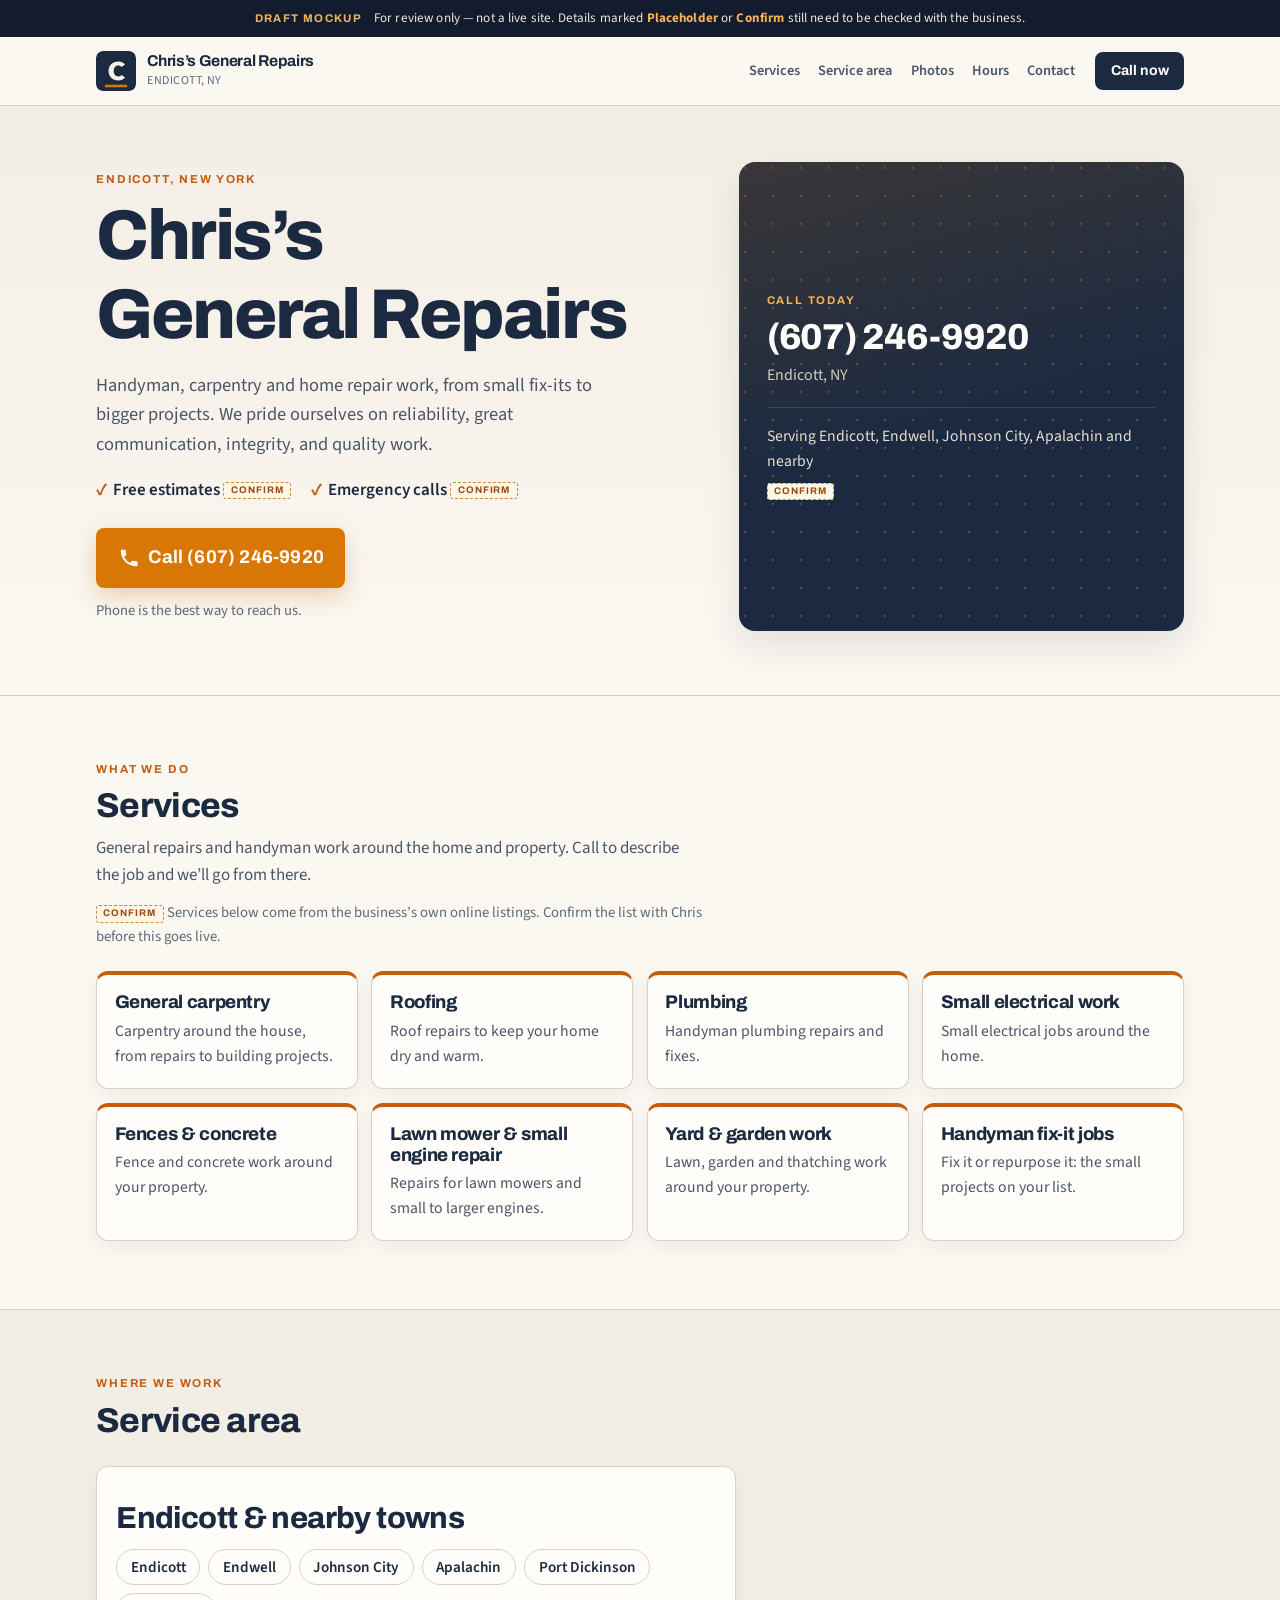
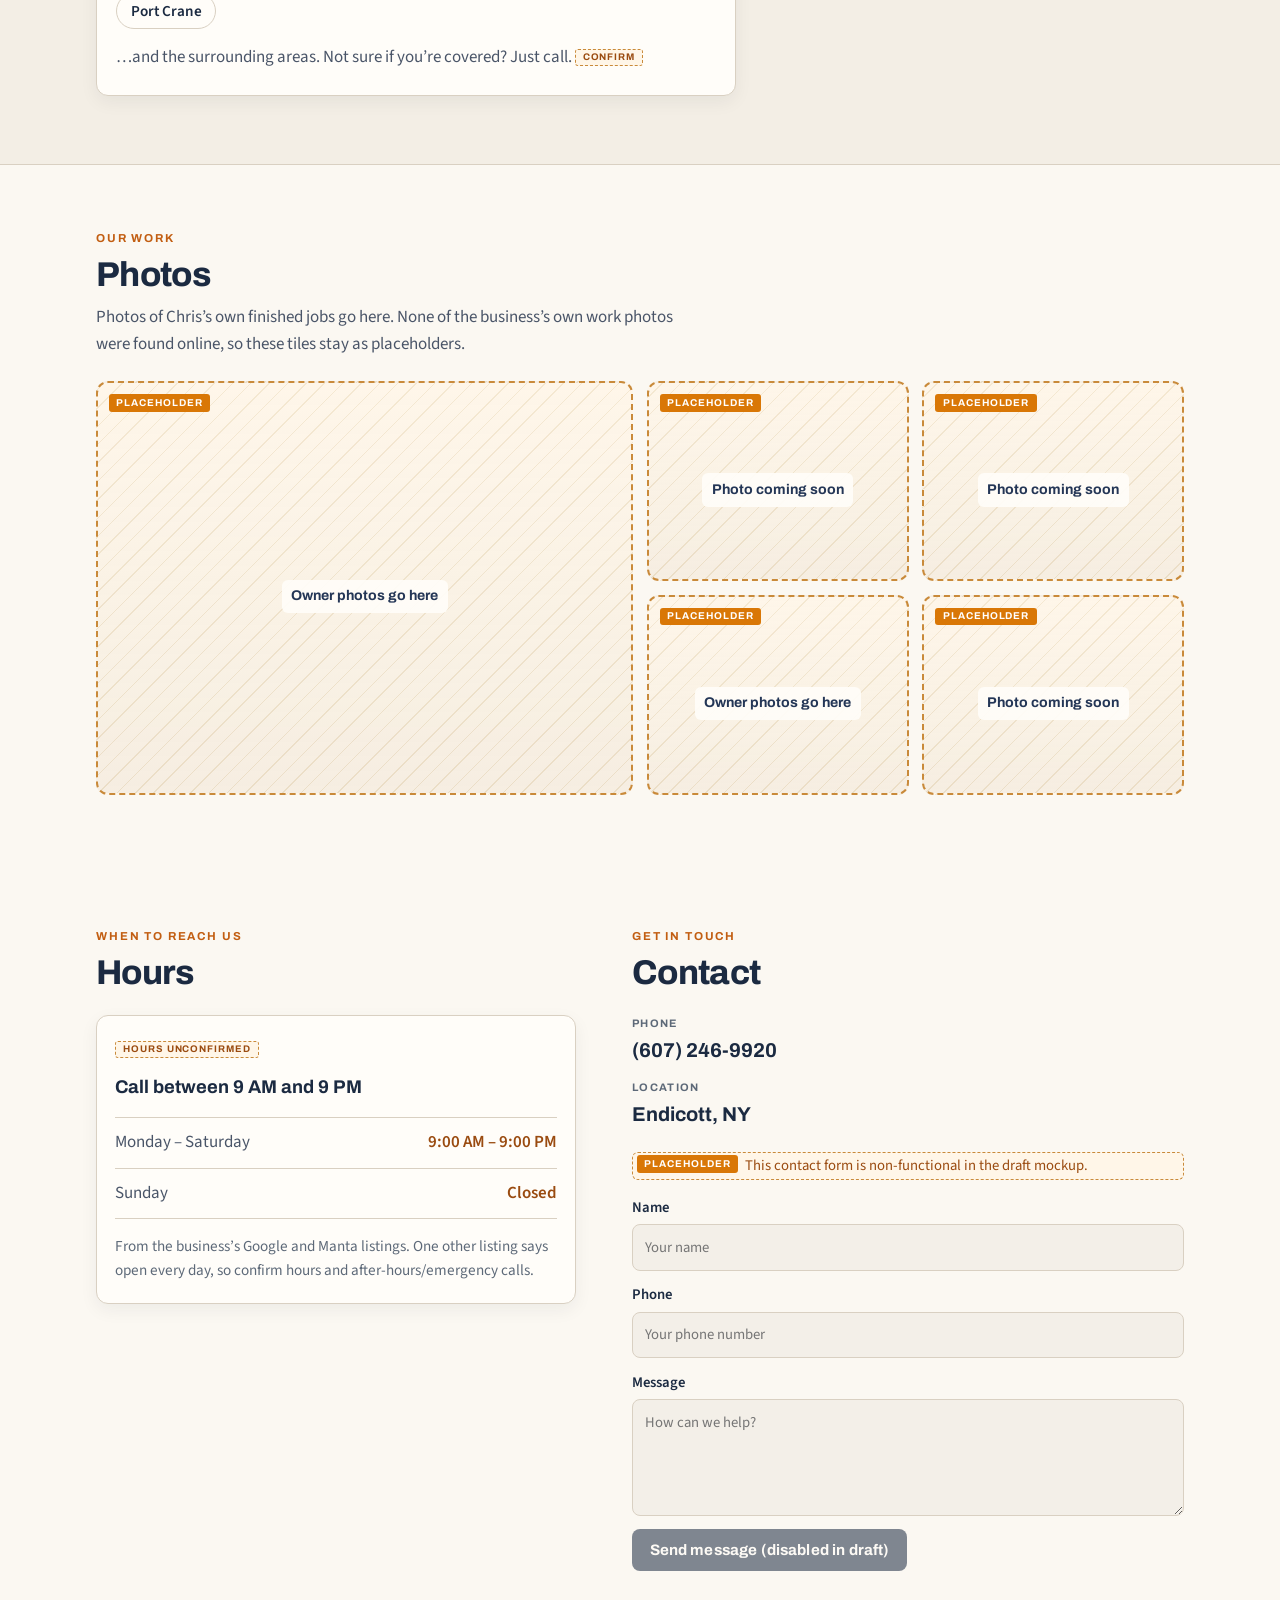
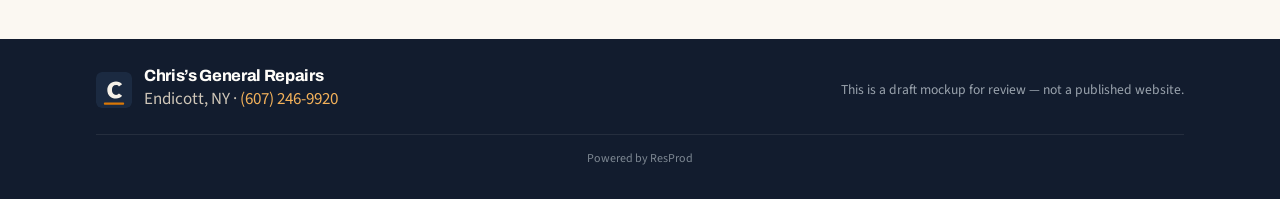
==== chris-repairs/index.html @ 3e545517 "Add Chris's General Repairs mockup preview (noindex)" ====
<!DOCTYPE html>
<html lang="en">
<head>
  <meta name="robots" content="noindex, nofollow">
  <meta charset="utf-8">
  <meta name="viewport" content="width=device-width, initial-scale=1">
  <meta name="description" content="Draft mockup website for Chris's General Repairs in Endicott, NY. For review only.">
  <title>Chris's General Repairs — Endicott, NY (Draft Mockup)</title>
  <link rel="icon" href="images/mark.svg" type="image/svg+xml">
  <link rel="preconnect" href="https://fonts.googleapis.com">
  <link rel="preconnect" href="https://fonts.gstatic.com" crossorigin>
  <link href="https://fonts.googleapis.com/css2?family=Archivo:wght@500;600;700;800&family=Source+Sans+3:ital,wght@0,400;0,500;0,600;0,700;1,400&display=swap" rel="stylesheet">
  <link rel="stylesheet" href="styles.css">
</head>
<body>
  <a class="skip-link" href="#main">Skip to content</a>

  <div class="draft-banner" role="note">
    <strong>Draft mockup</strong>
    <span>For review only — not a live site. Details marked <em>Placeholder</em> or <em>Confirm</em> still need to be checked with the business.</span>
  </div>

  <header class="site-header">
    <div class="wrap header-inner">
      <a class="brand" href="#top">
        <img src="images/mark.svg" width="44" height="44" alt="">
        <span class="brand-text">
          <span class="brand-name">Chris’s General Repairs</span>
          <span class="brand-place">Endicott, NY</span>
        </span>
      </a>
      <nav class="nav" aria-label="Primary">
        <a href="#services">Services</a>
        <a href="#area">Service area</a>
        <a href="#photos">Photos</a>
        <a href="#hours">Hours</a>
        <a href="#contact">Contact</a>
      </nav>
      <a class="btn btn-header" href="tel:+16072469920">Call now</a>
    </div>
  </header>

  <main id="main">
    <section class="hero" id="top" aria-labelledby="hero-title">
      <div class="wrap hero-grid">
        <div class="hero-copy">
          <p class="eyebrow">Endicott, New York</p>
          <h1 id="hero-title">Chris’s<br>General Repairs</h1>
          <p class="lede">Handyman, carpentry and home repair work, from small fix-its to bigger projects. We pride ourselves on reliability, great communication, integrity, and quality work.</p>
          <ul class="hero-points" aria-label="Highlights">
            <li>Free estimates <span class="chk-tag">Confirm</span></li>
            <li>Emergency calls <span class="chk-tag">Confirm</span></li>
          </ul>
          <a class="btn btn-call" href="tel:+16072469920">
            <svg class="icon-phone" width="22" height="22" viewBox="0 0 24 24" aria-hidden="true" focusable="false">
              <path fill="currentColor" d="M6.6 10.8a15.1 15.1 0 0 0 6.6 6.6l2.2-2.2c.3-.3.7-.4 1.1-.2 1.2.4 2.5.6 3.8.6.6 0 1 .4 1 1V20c0 .6-.4 1-1 1C10.6 21 3 13.4 3 4c0-.6.4-1 1-1h3.5c.5 0 1 .4 1 1 0 1.3.2 2.6.6 3.8.1.4 0 .8-.3 1.1L6.6 10.8z"/>
            </svg>
            Call (607) 246-9920
          </a>
          <p class="hero-note">Phone is the best way to reach us.</p>
        </div>
        <aside class="hero-panel" aria-label="Quick contact">
          <p class="panel-kicker">Call today</p>
          <a class="panel-phone" href="tel:+16072469920">(607) 246-9920</a>
          <p class="panel-loc">Endicott, NY</p>
          <p class="panel-area">Serving Endicott, Endwell, Johnson City, Apalachin and nearby <span class="chk-tag">Confirm</span></p>
        </aside>
      </div>
    </section>

    <section class="section" id="services" aria-labelledby="services-title">
      <div class="wrap">
        <header class="section-head">
          <p class="eyebrow">What we do</p>
          <h2 id="services-title">Services</h2>
          <p class="section-intro">General repairs and handyman work around the home and property. Call to describe the job and we’ll go from there.</p>
          <p class="source-note"><span class="chk-tag">Confirm</span> Services below come from the business’s own online listings. Confirm the list with Chris before this goes live.</p>
        </header>

        <div class="service-grid">
            <article class="service-card">
              <h3>General carpentry</h3>
              <p>Carpentry around the house, from repairs to building projects.</p>
            </article>
            <article class="service-card">
              <h3>Roofing</h3>
              <p>Roof repairs to keep your home dry and warm.</p>
            </article>
            <article class="service-card">
              <h3>Plumbing</h3>
              <p>Handyman plumbing repairs and fixes.</p>
            </article>
            <article class="service-card">
              <h3>Small electrical work</h3>
              <p>Small electrical jobs around the home.</p>
            </article>
            <article class="service-card">
              <h3>Fences &amp; concrete</h3>
              <p>Fence and concrete work around your property.</p>
            </article>
            <article class="service-card">
              <h3>Lawn mower &amp; small engine repair</h3>
              <p>Repairs for lawn mowers and small to larger engines.</p>
            </article>
            <article class="service-card">
              <h3>Yard &amp; garden work</h3>
              <p>Lawn, garden and thatching work around your property.</p>
            </article>
            <article class="service-card">
              <h3>Handyman fix-it jobs</h3>
              <p>Fix it or repurpose it: the small projects on your list.</p>
            </article>
        </div>
      </div>
    </section>

    <section class="section section-alt" id="area" aria-labelledby="area-title">
      <div class="wrap area-grid">
        <header class="section-head">
          <p class="eyebrow">Where we work</p>
          <h2 id="area-title">Service area</h2>
        </header>
        <div class="area-card">
          <p class="area-name">Endicott &amp; nearby towns</p>
          <ul class="town-list">
            <li>Endicott</li>
            <li>Endwell</li>
            <li>Johnson City</li>
            <li>Apalachin</li>
            <li>Port Dickinson</li>
            <li>Port Crane</li>
          </ul>
          <p>…and the surrounding areas. Not sure if you’re covered? Just call. <span class="chk-tag">Confirm</span></p>
        </div>
      </div>
    </section>

    <section class="section" id="photos" aria-labelledby="photos-title">
      <div class="wrap">
        <header class="section-head">
          <p class="eyebrow">Our work</p>
          <h2 id="photos-title">Photos</h2>
          <p class="section-intro">Photos of Chris’s own finished jobs go here. None of the business’s own work photos were found online, so these tiles stay as placeholders.</p>
        </header>

        <div class="gallery" role="list">
          <div class="gallery-tile tile-lg ph-photo" role="listitem">
            <span class="ph-tag">Placeholder</span>
            <span class="photo-label">Owner photos go here</span>
          </div>
          <div class="gallery-tile ph-photo" role="listitem">
            <span class="ph-tag">Placeholder</span>
            <span class="photo-label">Photo coming soon</span>
          </div>
          <div class="gallery-tile ph-photo" role="listitem">
            <span class="ph-tag">Placeholder</span>
            <span class="photo-label">Photo coming soon</span>
          </div>
          <div class="gallery-tile ph-photo" role="listitem">
            <span class="ph-tag">Placeholder</span>
            <span class="photo-label">Owner photos go here</span>
          </div>
          <div class="gallery-tile ph-photo" role="listitem">
            <span class="ph-tag">Placeholder</span>
            <span class="photo-label">Photo coming soon</span>
          </div>
        </div>
      </div>
    </section>

    <section class="section section-split" id="hours" aria-labelledby="hours-title">
      <div class="wrap split-grid">
        <div>
          <header class="section-head">
            <p class="eyebrow">When to reach us</p>
            <h2 id="hours-title">Hours</h2>
          </header>
          <div class="hours-card">
            <span class="chk-tag">Hours unconfirmed</span>
            <p class="hours-lead">Call between 9 AM and 9 PM</p>
            <ul class="hours-list">
              <li><span>Monday – Saturday</span><span>9:00 AM – 9:00 PM</span></li>
              <li><span>Sunday</span><span>Closed</span></li>
            </ul>
            <p class="hours-note">From the business’s Google and Manta listings. One other listing says open every day, so confirm hours and after-hours/emergency calls.</p>
          </div>
        </div>

        <div id="contact">
          <header class="section-head">
            <p class="eyebrow">Get in touch</p>
            <h2>Contact</h2>
          </header>

          <div class="contact-block">
            <p class="contact-item">
              <span class="contact-label">Phone</span>
              <a href="tel:+16072469920">(607) 246-9920</a>
            </p>
            <p class="contact-item">
              <span class="contact-label">Location</span>
              <span>Endicott, NY</span>
            </p>
          </div>

          <form class="contact-form" action="#" method="get" aria-describedby="form-note">
            <p class="form-note ph-inline" id="form-note">
              <span class="ph-tag">Placeholder</span>
              This contact form is non-functional in the draft mockup.
            </p>
            <label>
              Name
              <input type="text" name="name" autocomplete="name" disabled placeholder="Your name">
            </label>
            <label>
              Phone
              <input type="tel" name="phone" autocomplete="tel" disabled placeholder="Your phone number">
            </label>
            <label>
              Message
              <textarea name="message" rows="4" disabled placeholder="How can we help?"></textarea>
            </label>
            <button type="button" class="btn btn-submit" disabled>Send message (disabled in draft)</button>
          </form>
        </div>
      </div>
    </section>
  </main>

  <footer class="site-footer">
    <div class="wrap footer-inner">
      <div class="footer-brand">
        <img src="images/mark.svg" width="36" height="36" alt="">
        <div>
          <p class="footer-name">Chris’s General Repairs</p>
          <p>Endicott, NY · <a href="tel:+16072469920">(607) 246-9920</a></p>
        </div>
      </div>
      <p class="footer-note">This is a draft mockup for review — not a published website.</p>
    </div>
    <div class="wrap">
      <p class="footer-credit">Powered by ResProd</p>
    </div>
  </footer>

  <div class="call-bar">
    <a class="btn btn-call btn-call-bar" href="tel:+16072469920">
      <svg class="icon-phone" width="20" height="20" viewBox="0 0 24 24" aria-hidden="true" focusable="false">
        <path fill="currentColor" d="M6.6 10.8a15.1 15.1 0 0 0 6.6 6.6l2.2-2.2c.3-.3.7-.4 1.1-.2 1.2.4 2.5.6 3.8.6.6 0 1 .4 1 1V20c0 .6-.4 1-1 1C10.6 21 3 13.4 3 4c0-.6.4-1 1-1h3.5c.5 0 1 .4 1 1 0 1.3.2 2.6.6 3.8.1.4 0 .8-.3 1.1L6.6 10.8z"/>
      </svg>
      Call (607) 246-9920
    </a>
  </div>
</body>
</html>
---- chris-repairs/styles.css ----
/* Chris's General Repairs — draft mockup
   Mobile-first. Navy / slate + warm amber. */

:root {
  --navy: #1b2a41;
  --navy-2: #243656;
  --navy-deep: #121c2e;
  --ink: #1a2332;
  --slate: #4a5568;
  --muted: #5d6978;
  --paper: #f3eee5;
  --paper-2: #e8e0d2;
  --cream: #fbf8f2;
  --white: #fffdf9;
  --amber: #c25e12;
  --amber-2: #d97706;
  --amber-deep: #9a4b10;
  --amber-soft: #f8ead7;
  --ph-bg: #fff6e8;
  --ph-border: #c98a3a;
  --line: #d9d0c2;
  --shadow: 0 14px 36px rgba(18, 28, 46, 0.1);
  --radius: 12px;
  --header-h: 4.25rem;
  --font-display: "Archivo", "Segoe UI", "Helvetica Neue", sans-serif;
  --font-body: "Source Sans 3", "Segoe UI", "Helvetica Neue", sans-serif;
  --space: clamp(1.25rem, 4vw, 2.5rem);
  --max: 68rem;
}

*,
*::before,
*::after {
  box-sizing: border-box;
}

html {
  scroll-behavior: smooth;
}

body {
  margin: 0;
  color: var(--ink);
  background: var(--cream);
  font-family: var(--font-body);
  font-size: 1.0625rem;
  line-height: 1.6;
  -webkit-font-smoothing: antialiased;
  padding-bottom: 5.5rem;
}

img {
  display: block;
  max-width: 100%;
}

a {
  color: var(--amber-deep);
  text-underline-offset: 0.15em;
}

a:hover {
  color: var(--amber);
}

h1, h2, h3, .brand-name, .panel-phone, .area-name, .footer-name {
  font-family: var(--font-display);
  font-weight: 750;
  letter-spacing: -0.02em;
  line-height: 1.12;
  color: var(--navy);
}

h1, h2, h3, p {
  margin: 0;
}

h1 {
  font-size: clamp(2.35rem, 9vw, 4.4rem);
  font-weight: 800;
  letter-spacing: -0.035em;
}

h2 {
  font-size: clamp(1.7rem, 4vw, 2.15rem);
  margin-top: 0.3rem;
}

h3 {
  font-size: 1.2rem;
}

.wrap {
  width: min(100% - 2rem, var(--max));
  margin-inline: auto;
}

.skip-link {
  position: absolute;
  left: 1rem;
  top: -4rem;
  z-index: 100;
  background: var(--navy);
  color: var(--white);
  padding: 0.5rem 0.85rem;
  border-radius: 6px;
}

.skip-link:focus {
  top: 0.75rem;
  color: var(--white);
}

/* ——— Draft banner ——— */

.draft-banner {
  background: var(--navy-deep);
  color: #f0e6d6;
  display: flex;
  flex-wrap: wrap;
  gap: 0.35rem 0.75rem;
  align-items: baseline;
  justify-content: center;
  text-align: center;
  padding: 0.5rem 1rem;
  font-size: 0.82rem;
  letter-spacing: 0.01em;
}

.draft-banner strong {
  font-family: var(--font-display);
  font-weight: 700;
  text-transform: uppercase;
  letter-spacing: 0.12em;
  font-size: 0.7rem;
  color: #f3b15a;
}

.draft-banner em {
  font-style: normal;
  font-weight: 700;
  color: #f3b15a;
}

/* ——— Placeholder system ——— */

.ph {
  position: relative;
  background: var(--ph-bg);
  border: 2px dashed var(--ph-border);
  border-radius: var(--radius);
}

.ph-tag {
  display: inline-block;
  font-family: var(--font-display);
  font-size: 0.62rem;
  font-weight: 700;
  letter-spacing: 0.1em;
  text-transform: uppercase;
  background: var(--amber-2);
  color: #fff;
  padding: 0.15rem 0.45rem;
  border-radius: 3px;
  line-height: 1.3;
  vertical-align: middle;
}

.ph-inline {
  display: inline-flex;
  flex-wrap: wrap;
  align-items: center;
  gap: 0.4rem;
  background: var(--ph-bg);
  border: 1.5px dashed var(--ph-border);
  border-radius: 6px;
  padding: 0.15rem 0.45rem 0.15rem 0.25rem;
  color: var(--amber-deep);
  font-size: 0.9em;
}

/* ——— Header ——— */

.site-header {
  background: var(--cream);
  border-bottom: 1px solid var(--line);
  position: sticky;
  top: 0;
  z-index: 40;
}

.header-inner {
  display: flex;
  flex-wrap: wrap;
  align-items: center;
  gap: 0.65rem 1.25rem;
  min-height: var(--header-h);
  padding-block: 0.65rem;
}

.brand {
  display: flex;
  align-items: center;
  gap: 0.7rem;
  text-decoration: none;
  color: inherit;
  min-width: 0;
}

.brand img {
  width: 40px;
  height: 40px;
  border-radius: 7px;
  flex-shrink: 0;
}

.brand-text {
  display: flex;
  flex-direction: column;
  gap: 0.05rem;
}

.brand-name {
  font-size: 0.98rem;
  font-weight: 700;
  letter-spacing: -0.02em;
  color: var(--navy);
}

.brand-place {
  font-size: 0.75rem;
  color: var(--muted);
  letter-spacing: 0.04em;
  text-transform: uppercase;
}

.nav {
  display: flex;
  flex-wrap: wrap;
  gap: 0.35rem 0.95rem;
  width: 100%;
  order: 3;
}

.nav a {
  color: var(--slate);
  text-decoration: none;
  font-size: 0.9rem;
  font-weight: 600;
}

.nav a:hover {
  color: var(--navy);
}

.btn {
  display: inline-flex;
  align-items: center;
  justify-content: center;
  gap: 0.55rem;
  font-family: var(--font-display);
  font-weight: 700;
  text-decoration: none;
  border: none;
  cursor: pointer;
  border-radius: 8px;
  letter-spacing: 0.01em;
  transition: background 0.15s ease, transform 0.15s ease, box-shadow 0.15s ease;
}

.btn-header {
  margin-left: auto;
  background: var(--navy);
  color: var(--white);
  padding: 0.5rem 0.95rem;
  font-size: 0.88rem;
}

.btn-header:hover {
  background: var(--navy-2);
  color: var(--white);
}

/* ——— Hero ——— */

.hero {
  background:
    linear-gradient(180deg, var(--paper) 0%, var(--cream) 100%);
  border-bottom: 1px solid var(--line);
  padding: 2.4rem 0 2.75rem;
}

.hero-grid {
  display: grid;
  gap: 1.6rem;
}

.eyebrow {
  font-family: var(--font-display);
  font-size: 0.72rem;
  font-weight: 700;
  letter-spacing: 0.16em;
  text-transform: uppercase;
  color: var(--amber);
  margin-bottom: 0.55rem;
}

.lede {
  margin-top: 1rem;
  max-width: 32rem;
  font-size: 1.15rem;
  color: var(--slate);
}

.btn-call {
  margin-top: 1.5rem;
  background: var(--amber-2);
  color: #fff;
  padding: 0.95rem 1.35rem;
  font-size: 1.15rem;
  box-shadow: 0 8px 22px rgba(201, 106, 18, 0.28);
  width: 100%;
  max-width: 24rem;
}

.btn-call:hover {
  background: var(--amber);
  color: #fff;
  transform: translateY(-1px);
}

.hero-note {
  margin-top: 0.7rem;
  font-size: 0.92rem;
  color: var(--muted);
}

.hero-panel {
  display: none;
  background: var(--navy);
  color: #e8dece;
  border-radius: 16px;
  padding: 1.5rem 1.35rem 1.6rem;
  background-image:
    linear-gradient(165deg, rgba(217, 119, 6, 0.16), transparent 55%),
    url("images/pattern.svg");
  background-size: auto, 28px 28px;
  box-shadow: var(--shadow);
}

.panel-kicker {
  font-family: var(--font-display);
  font-size: 0.7rem;
  font-weight: 700;
  letter-spacing: 0.16em;
  text-transform: uppercase;
  color: #f3b15a;
}

.panel-phone {
  display: block;
  margin-top: 0.45rem;
  font-size: clamp(1.7rem, 6vw, 2.25rem);
  font-weight: 800;
  color: var(--white);
  text-decoration: none;
  letter-spacing: -0.03em;
}

.panel-phone:hover {
  color: #f3b15a;
}

.panel-loc {
  margin-top: 0.35rem;
  font-size: 1rem;
  color: #d5cbbd;
}

.panel-area {
  margin-top: 1.1rem;
  padding-top: 1.05rem;
  border-top: 1px solid rgba(255, 255, 255, 0.12);
  font-size: 0.98rem;
  display: flex;
  flex-direction: column;
  align-items: flex-start;
  gap: 0.5rem;
}

/* ——— Sections ——— */

.section {
  padding: 3rem 0 3.25rem;
  scroll-margin-top: 5rem;
}

.hero, #contact {
  scroll-margin-top: 5rem;
}

.section-alt {
  background: var(--paper);
  border-block: 1px solid var(--line);
}

.section-head {
  margin-bottom: 1.4rem;
  max-width: 38rem;
}

.section-intro {
  margin-top: 0.6rem;
  color: var(--slate);
}

/* ——— Services ——— */

.services-layout {
  display: grid;
  gap: 1rem;
}

.service-featured {
  background: var(--navy);
  color: #e9e2d6;
  border-radius: var(--radius);
  padding: 1.5rem 1.35rem 1.6rem;
  box-shadow: var(--shadow);
}

.service-featured h3 {
  color: var(--white);
  font-size: 1.55rem;
  margin-top: 0.35rem;
}

.service-featured p:last-child {
  margin-top: 0.55rem;
  max-width: 34rem;
}

.service-status {
  display: inline-block;
  font-family: var(--font-display);
  font-size: 0.62rem;
  font-weight: 700;
  letter-spacing: 0.1em;
  text-transform: uppercase;
  background: #2f6b4f;
  color: #e9f6ee;
  padding: 0.15rem 0.45rem;
  border-radius: 3px;
}

.service-placeholders {
  display: grid;
  gap: 0.85rem;
}

.service-ph {
  padding: 1.15rem 1.05rem 1.2rem;
}

.service-ph h3 {
  margin: 0.55rem 0 0.35rem;
  color: var(--navy);
}

.service-ph p {
  color: var(--slate);
  font-size: 0.98rem;
}

.service-grid {
  display: grid;
  gap: 0.85rem;
}

.service-card {
  background: var(--white);
  border: 1px solid var(--line);
  border-top: 4px solid var(--amber);
  border-radius: var(--radius);
  padding: 1.1rem 1.1rem 1.2rem;
  box-shadow: 0 6px 18px rgba(18, 28, 46, 0.06);
}

.service-card h3 {
  font-size: 1.15rem;
  margin-bottom: 0.35rem;
}

.service-card p {
  color: var(--slate);
  font-size: 0.98rem;
}

.source-note {
  margin-top: 0.75rem;
  font-size: 0.92rem;
  color: var(--muted);
}

.chk-tag {
  display: inline-block;
  font-family: var(--font-display);
  font-size: 0.6rem;
  font-weight: 700;
  letter-spacing: 0.1em;
  text-transform: uppercase;
  color: var(--amber-deep);
  border: 1.5px dashed var(--ph-border);
  background: var(--ph-bg);
  padding: 0.1rem 0.4rem;
  border-radius: 3px;
  line-height: 1.3;
  vertical-align: middle;
  white-space: nowrap;
}

.hero-points {
  list-style: none;
  padding: 0;
  margin: 1.1rem 0 0;
  display: flex;
  flex-wrap: wrap;
  gap: 0.5rem 1.25rem;
  font-weight: 600;
  color: var(--navy);
}

.hero-points li::before {
  content: "✓";
  color: var(--amber);
  font-weight: 800;
  margin-right: 0.4rem;
}

.town-list {
  list-style: none;
  padding: 0;
  margin: 0.9rem 0 0.9rem;
  display: flex;
  flex-wrap: wrap;
  gap: 0.5rem;
}

.town-list li {
  background: var(--white);
  border: 1px solid var(--line);
  border-radius: 999px;
  padding: 0.3rem 0.85rem;
  font-weight: 600;
  color: var(--navy);
  font-size: 0.95rem;
}

/* ——— Service area ——— */

.area-grid {
  display: grid;
  gap: 0.25rem 2rem;
}

.area-card {
  padding: 1.4rem 1.2rem 1.5rem;
  max-width: 40rem;
}

.area-name {
  margin-top: 0.7rem;
  font-size: clamp(1.45rem, 4vw, 1.9rem);
}

.area-confirm {
  margin: 0.25rem 0 0.7rem;
  font-weight: 700;
  color: var(--amber-deep);
}

.area-card > p:last-child {
  color: var(--slate);
}

/* ——— Gallery ——— */

.gallery {
  display: grid;
  grid-template-columns: 1fr 1fr;
  gap: 0.7rem;
}

.gallery-tile {
  min-height: 9.5rem;
  border-radius: var(--radius);
  display: flex;
  flex-direction: column;
  justify-content: space-between;
  align-items: flex-start;
  padding: 0.7rem;
}

.gallery-tile .ph-tag {
  align-self: flex-start;
  flex: 0 0 auto;
}

.tile-lg {
  grid-column: 1 / -1;
  min-height: 11.5rem;
}

.ph-photo {
  background:
    linear-gradient(180deg, rgba(251, 248, 242, 0.15), rgba(27, 42, 65, 0.04)),
    repeating-linear-gradient(
      -45deg,
      var(--ph-bg),
      var(--ph-bg) 12px,
      #f3e5cc 12px,
      #f3e5cc 13px
    );
  border: 2px dashed var(--ph-border);
}

.photo-label {
  align-self: center;
  margin-top: auto;
  margin-bottom: auto;
  font-family: var(--font-display);
  font-weight: 700;
  font-size: 0.88rem;
  text-align: center;
  color: var(--navy-2);
  background: rgba(255, 253, 249, 0.92);
  padding: 0.35rem 0.6rem;
  border-radius: 6px;
}

/* ——— Hours + contact ——— */

.section-split {
  background: var(--cream);
  padding-bottom: 3.75rem;
}

.split-grid {
  display: grid;
  gap: 2.75rem;
}

.hours-card {
  padding: 1.25rem 1.15rem 1.3rem;
}

.hours-lead {
  margin: 0.65rem 0 0.9rem;
  font-family: var(--font-display);
  font-weight: 700;
  font-size: 1.15rem;
  color: var(--navy);
}

.hours-list {
  list-style: none;
  margin: 0;
  padding: 0;
  border-top: 1px solid var(--line);
}

.hours-list li {
  display: flex;
  justify-content: space-between;
  gap: 1rem;
  padding: 0.7rem 0;
  border-bottom: 1px solid var(--line);
  color: var(--slate);
}

.hours-list li span:last-child {
  font-weight: 600;
  color: var(--amber-deep);
}

.hours-note {
  margin-top: 0.9rem;
  font-size: 0.95rem;
  color: var(--muted);
}

.contact-block {
  display: grid;
  gap: 0.85rem;
  margin-bottom: 1.35rem;
}

.contact-item {
  display: flex;
  flex-direction: column;
  gap: 0.1rem;
}

.contact-label {
  font-family: var(--font-display);
  font-size: 0.68rem;
  font-weight: 700;
  letter-spacing: 0.12em;
  text-transform: uppercase;
  color: var(--muted);
}

.contact-item a,
.contact-item span:last-child {
  font-family: var(--font-display);
  font-weight: 700;
  font-size: 1.25rem;
  color: var(--navy);
  text-decoration: none;
}

.contact-item a:hover {
  color: var(--amber);
}

.contact-form {
  display: grid;
  gap: 0.8rem;
}

.form-note {
  display: flex;
  flex-wrap: wrap;
  align-items: flex-start;
  gap: 0.45rem;
  width: 100%;
  box-sizing: border-box;
  margin-bottom: 0.2rem;
  font-size: 0.92rem;
  line-height: 1.45;
}

.contact-form label {
  display: grid;
  gap: 0.3rem;
  font-weight: 600;
  font-size: 0.92rem;
  color: var(--navy);
}

.contact-form input,
.contact-form textarea {
  font: inherit;
  font-weight: 400;
  padding: 0.65rem 0.75rem;
  border: 1px solid var(--line);
  border-radius: 8px;
  background: var(--white);
  color: var(--ink);
  width: 100%;
}

.contact-form input:disabled,
.contact-form textarea:disabled {
  background: #f3efe8;
  color: var(--muted);
  cursor: not-allowed;
}

.btn-submit {
  background: var(--navy);
  color: var(--white);
  padding: 0.8rem 1.1rem;
  font-size: 0.95rem;
  justify-self: start;
  opacity: 0.55;
  cursor: not-allowed;
}

/* ——— Footer ——— */

.site-footer {
  background: var(--navy-deep);
  color: #cfc6b8;
  padding: 1.75rem 0 1.9rem;
}

.footer-inner {
  display: grid;
  gap: 1rem;
}

.footer-brand {
  display: flex;
  align-items: center;
  gap: 0.75rem;
}

.footer-brand img {
  width: 36px;
  height: 36px;
  border-radius: 6px;
}

.footer-name {
  color: var(--white);
  font-size: 1.02rem;
  margin-bottom: 0.1rem;
}

.site-footer a {
  color: #f3b15a;
  text-decoration: none;
}

.site-footer a:hover {
  color: #ffd08a;
  text-decoration: underline;
}

.footer-note {
  font-size: 0.85rem;
  color: #9aa3ad;
}

.footer-credit {
  margin-top: 1.25rem;
  padding-top: 0.9rem;
  border-top: 1px solid rgba(255, 255, 255, 0.08);
  font-size: 0.75rem;
  color: #7d8792;
  text-align: center;
}

/* ——— Sticky mobile call bar ——— */

.call-bar {
  position: fixed;
  left: 0;
  right: 0;
  bottom: 0;
  z-index: 50;
  padding: 0.65rem 0.9rem calc(0.65rem + env(safe-area-inset-bottom));
  background: rgba(18, 28, 46, 0.96);
  backdrop-filter: blur(8px);
  box-shadow: 0 -8px 24px rgba(18, 28, 46, 0.25);
}

.btn-call-bar {
  width: 100%;
  max-width: none;
  margin: 0;
  padding: 0.85rem 1rem;
  font-size: 1.05rem;
  box-shadow: none;
}

/* ——— Desktop ——— */

@media (min-width: 720px) {
  body {
    padding-bottom: 0;
  }

  .call-bar {
    display: none;
  }

  .header-inner {
    flex-wrap: nowrap;
  }

  .nav {
    width: auto;
    order: 0;
    margin-left: auto;
    flex-wrap: nowrap;
    gap: 1.15rem;
  }

  .btn-header {
    margin-left: 0;
  }

  .hero {
    padding: 3.5rem 0 4rem;
  }

  .hero-grid {
    grid-template-columns: 1.15fr 0.85fr;
    gap: 2.5rem;
    align-items: stretch;
  }

  .hero-panel {
    padding: 2rem 1.75rem;
    display: flex;
    flex-direction: column;
    justify-content: center;
  }

  .btn-call {
    width: auto;
  }

  .section {
    padding: 4rem 0 4.25rem;
  }

  .service-grid {
    grid-template-columns: repeat(2, 1fr);
  }

  .gallery {
    grid-template-columns: repeat(4, 1fr);
    grid-template-rows: repeat(2, 12.5rem);
    gap: 0.85rem;
  }

  .tile-lg {
    grid-column: 1 / 3;
    grid-row: 1 / 3;
    min-height: 100%;
  }

  .split-grid {
    grid-template-columns: 1fr 1.15fr;
    gap: 3.5rem;
    align-items: start;
  }

  .footer-inner {
    grid-template-columns: 1fr auto;
    align-items: center;
  }

  .footer-note {
    text-align: right;
    max-width: 26rem;
    justify-self: end;
  }
}

@media (min-width: 960px) {
  .service-grid {
    grid-template-columns: repeat(4, 1fr);
  }

  .wrap {
    width: min(100% - 3.5rem, var(--max));
  }

  .hero-copy {
    padding-block: 0.5rem;
  }
}

@media (prefers-reduced-motion: reduce) {
  html {
    scroll-behavior: auto;
  }

  .btn-call {
    transition: none;
  }
}

/* Verified-from-listings cards (not placeholders) */
.area-card:not(.ph),
.hours-card:not(.ph) {
  background: var(--white);
  border: 1px solid var(--line);
  border-radius: var(--radius);
  box-shadow: 0 6px 18px rgba(18, 28, 46, 0.06);
}
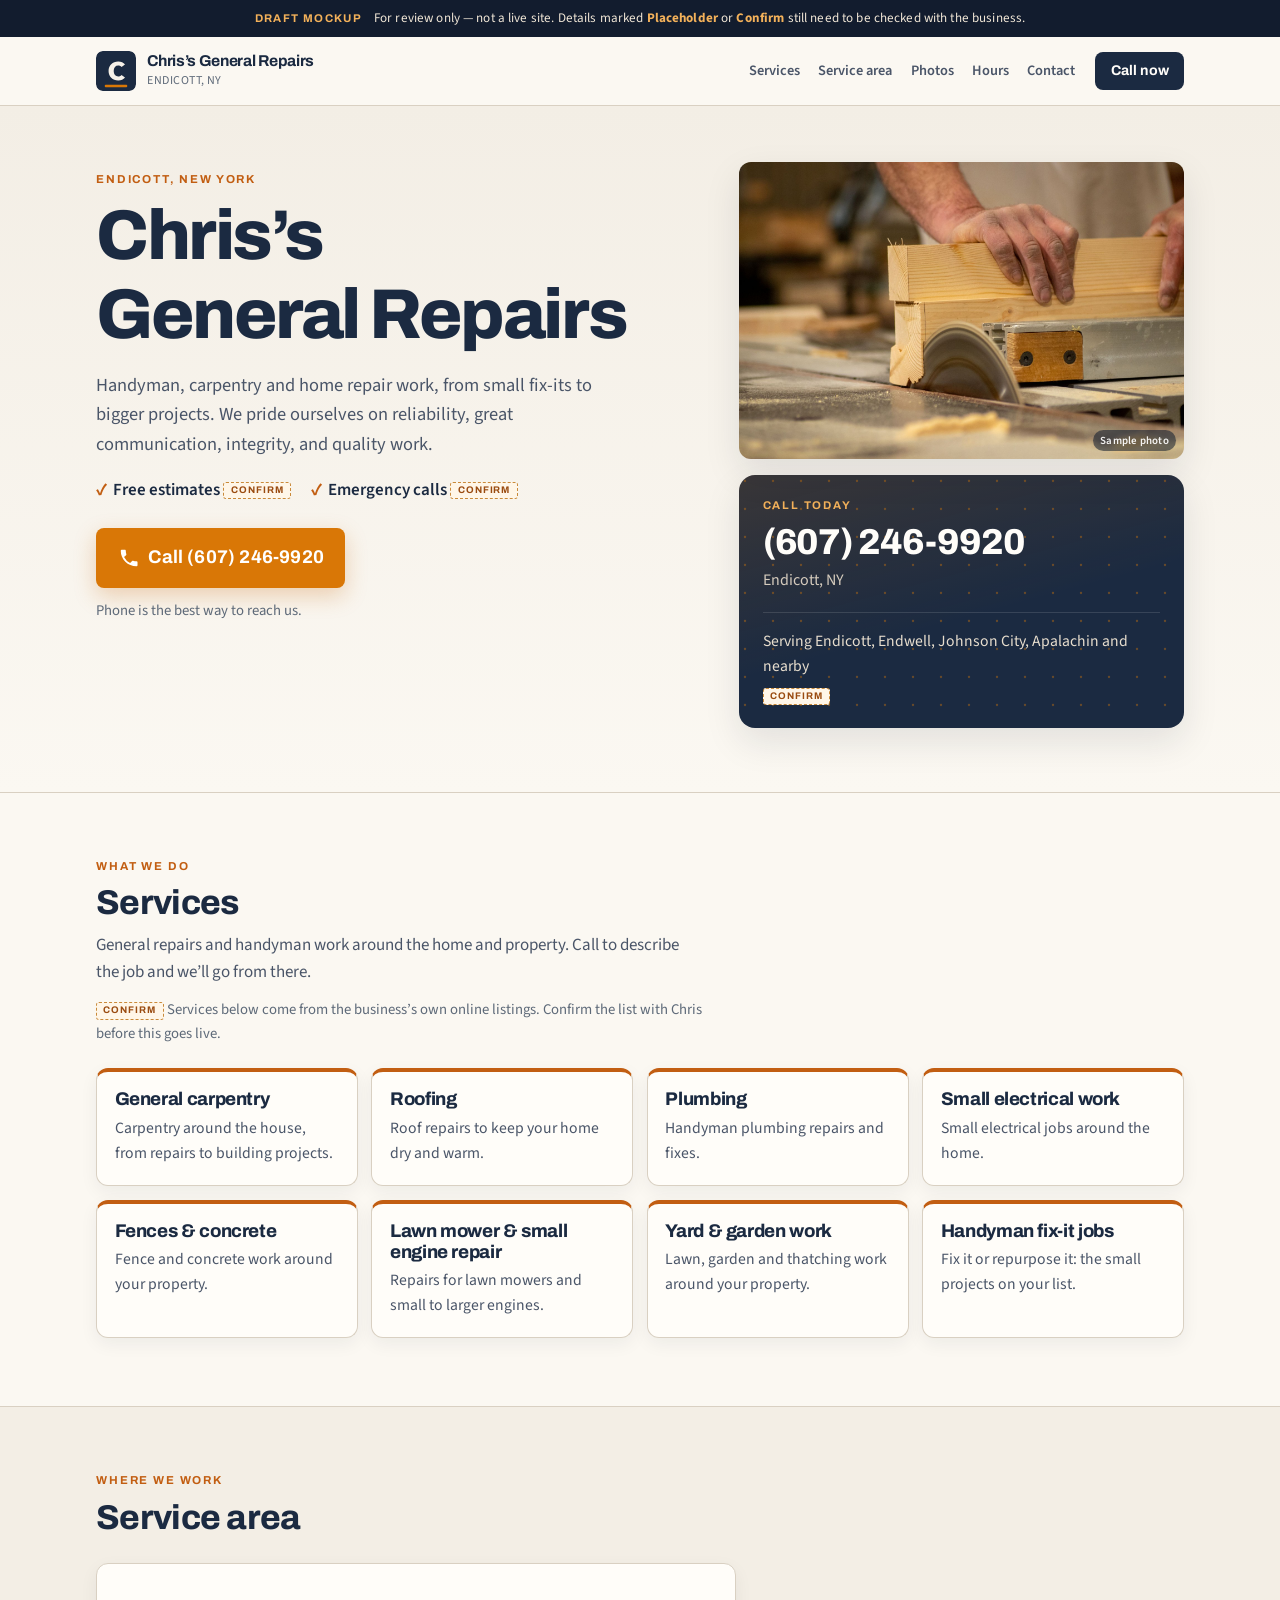
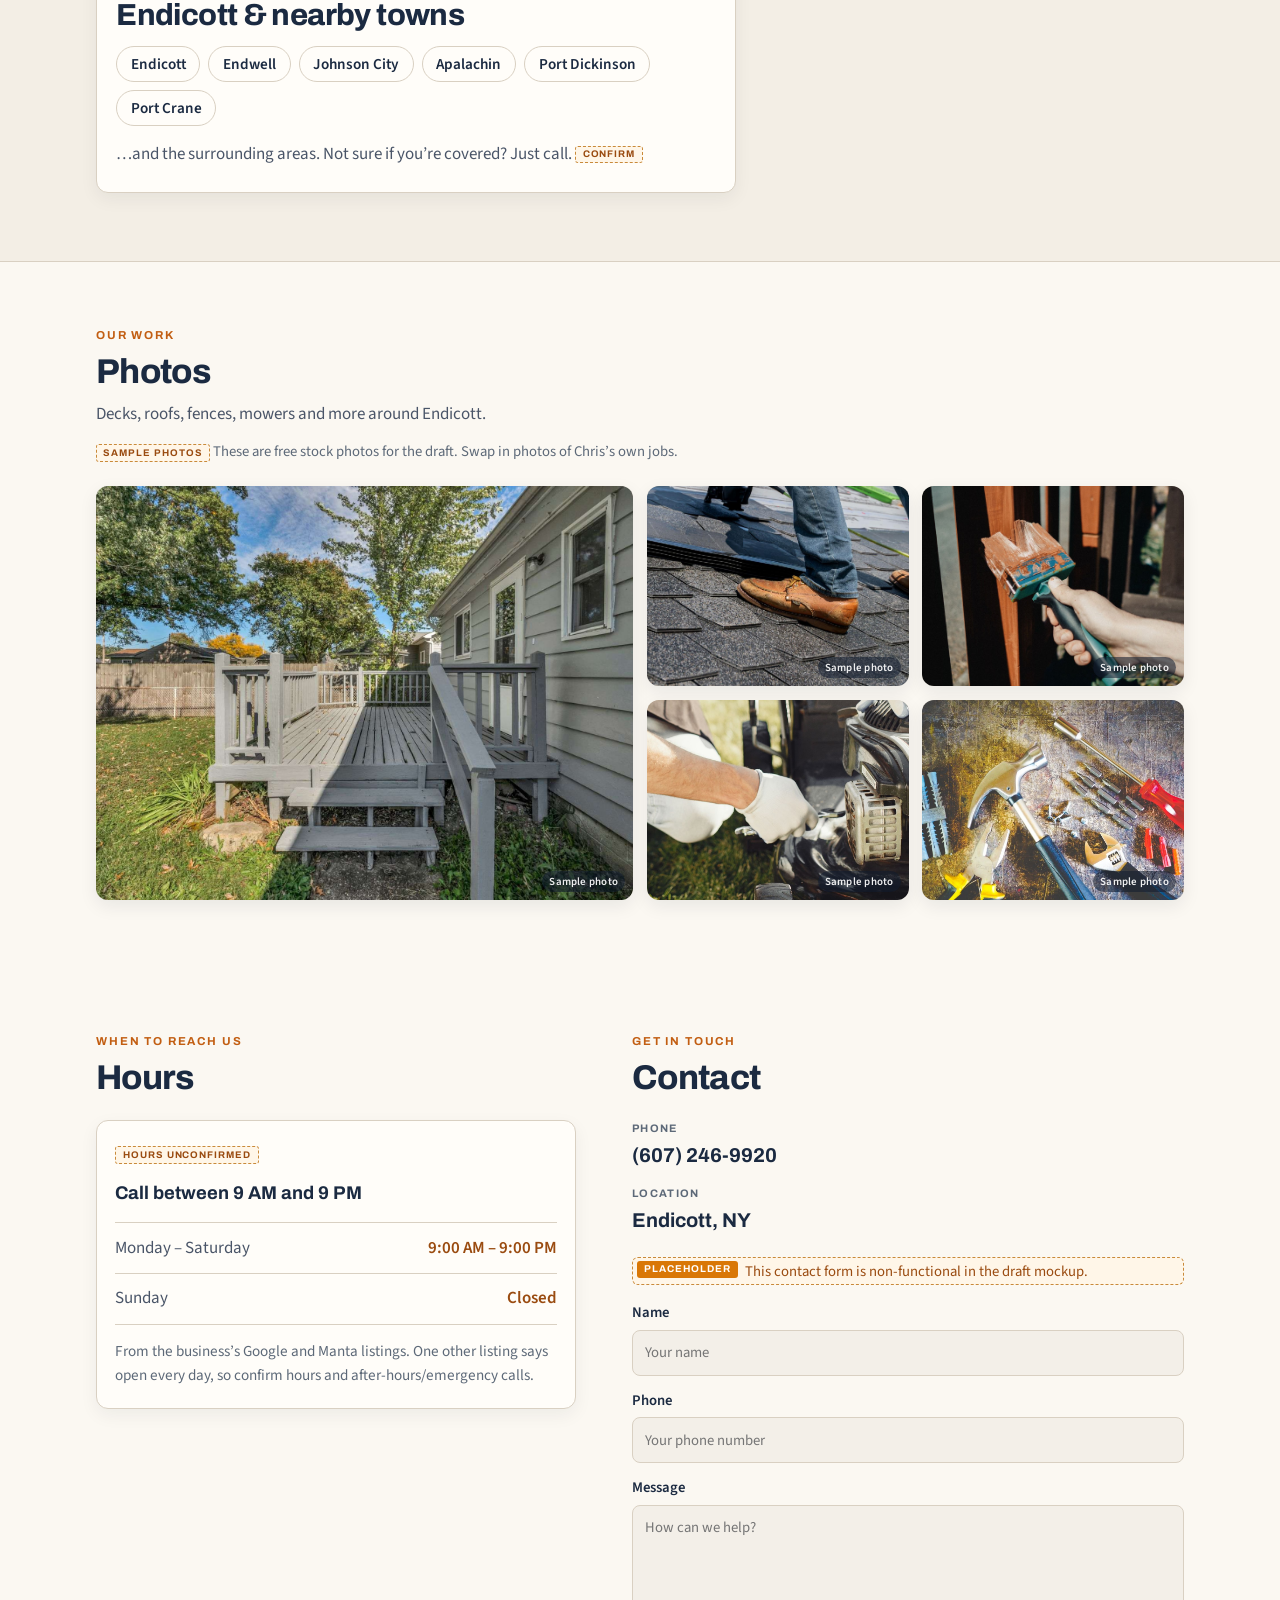
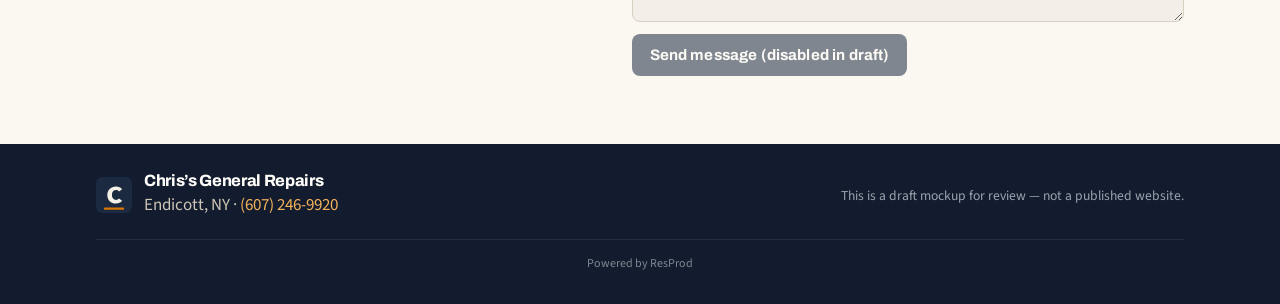
==== commit d82e944c: "Update Chris's General Repairs mockup preview" ====
--- a/chris-repairs/index.html
+++ b/chris-repairs/index.html
@@ -59,12 +59,18 @@
           </a>
           <p class="hero-note">Phone is the best way to reach us.</p>
         </div>
-        <aside class="hero-panel" aria-label="Quick contact">
-          <p class="panel-kicker">Call today</p>
-          <a class="panel-phone" href="tel:+16072469920">(607) 246-9920</a>
-          <p class="panel-loc">Endicott, NY</p>
-          <p class="panel-area">Serving Endicott, Endwell, Johnson City, Apalachin and nearby <span class="chk-tag">Confirm</span></p>
-        </aside>
+        <div class="hero-media">
+          <figure class="photo hero-photo">
+            <img src="images/sample-hero-carpentry-table-saw.jpg" width="1600" height="1067" alt="Hands guiding a pine board through a table saw in a woodworking shop" fetchpriority="high">
+            <span class="sample-tag">Sample photo</span>
+          </figure>
+          <aside class="hero-panel" aria-label="Quick contact">
+            <p class="panel-kicker">Call today</p>
+            <a class="panel-phone" href="tel:+16072469920">(607) 246-9920</a>
+            <p class="panel-loc">Endicott, NY</p>
+            <p class="panel-area">Serving Endicott, Endwell, Johnson City, Apalachin and nearby <span class="chk-tag">Confirm</span></p>
+          </aside>
+        </div>
       </div>
     </section>
 
@@ -140,30 +146,31 @@
         <header class="section-head">
           <p class="eyebrow">Our work</p>
           <h2 id="photos-title">Photos</h2>
-          <p class="section-intro">Photos of Chris’s own finished jobs go here. None of the business’s own work photos were found online, so these tiles stay as placeholders.</p>
+          <p class="section-intro">Decks, roofs, fences, mowers and more around Endicott.</p>
+          <p class="source-note"><span class="chk-tag">Sample photos</span> These are free stock photos for the draft. Swap in photos of Chris’s own jobs.</p>
         </header>
 
         <div class="gallery" role="list">
-          <div class="gallery-tile tile-lg ph-photo" role="listitem">
-            <span class="ph-tag">Placeholder</span>
-            <span class="photo-label">Owner photos go here</span>
-          </div>
-          <div class="gallery-tile ph-photo" role="listitem">
-            <span class="ph-tag">Placeholder</span>
-            <span class="photo-label">Photo coming soon</span>
-          </div>
-          <div class="gallery-tile ph-photo" role="listitem">
-            <span class="ph-tag">Placeholder</span>
-            <span class="photo-label">Photo coming soon</span>
-          </div>
-          <div class="gallery-tile ph-photo" role="listitem">
-            <span class="ph-tag">Placeholder</span>
-            <span class="photo-label">Owner photos go here</span>
-          </div>
-          <div class="gallery-tile ph-photo" role="listitem">
-            <span class="ph-tag">Placeholder</span>
-            <span class="photo-label">Photo coming soon</span>
-          </div>
+          <figure class="gallery-tile photo tile-lg" role="listitem">
+            <img src="images/sample-deck-steps.jpg" width="1600" height="1068" alt="Gray-painted wooden deck with railings and steps behind a house" loading="lazy">
+            <span class="sample-tag">Sample photo</span>
+          </figure>
+          <figure class="gallery-tile photo" role="listitem">
+            <img src="images/sample-roofing-shingles.jpg" width="1600" height="914" alt="Roofer in work boots laying dark asphalt shingles with a nail gun" loading="lazy">
+            <span class="sample-tag">Sample photo</span>
+          </figure>
+          <figure class="gallery-tile photo" role="listitem">
+            <img src="images/sample-fence-staining.jpg" width="1200" height="1600" alt="Hand staining a wooden fence with a wide brush" loading="lazy">
+            <span class="sample-tag">Sample photo</span>
+          </figure>
+          <figure class="gallery-tile photo" role="listitem">
+            <img src="images/sample-mower-repair.jpg" width="929" height="1600" alt="Gloved hands working on a push lawn mower engine on the grass" loading="lazy">
+            <span class="sample-tag">Sample photo</span>
+          </figure>
+          <figure class="gallery-tile photo" role="listitem">
+            <img src="images/sample-hand-tools.jpg" width="1600" height="792" alt="Hammer, pliers, wrench, screwdriver and wall anchors on a workbench" loading="lazy">
+            <span class="sample-tag">Sample photo</span>
+          </figure>
         </div>
       </div>
     </section>
--- a/chris-repairs/styles.css
+++ b/chris-repairs/styles.css
@@ -973,3 +973,75 @@
   border-radius: var(--radius);
   box-shadow: 0 6px 18px rgba(18, 28, 46, 0.06);
 }
+
+/* ——— Sample photos ——— */
+.photo {
+  position: relative;
+  margin: 0;
+  overflow: hidden;
+  border-radius: var(--radius);
+  background: var(--paper-2);
+}
+
+.photo img {
+  width: 100%;
+  height: 100%;
+  object-fit: cover;
+}
+
+.sample-tag {
+  position: absolute;
+  right: 0.5rem;
+  bottom: 0.5rem;
+  font-family: var(--font-body);
+  font-size: 0.68rem;
+  font-weight: 600;
+  letter-spacing: 0.02em;
+  color: rgba(255, 255, 255, 0.92);
+  background: rgba(18, 28, 46, 0.55);
+  padding: 0.12rem 0.45rem;
+  border-radius: 999px;
+  pointer-events: none;
+}
+
+.gallery-tile.photo {
+  padding: 0;
+  display: block;
+  aspect-ratio: 4 / 3;
+  min-height: 0;
+  box-shadow: 0 6px 18px rgba(18, 28, 46, 0.08);
+}
+
+.gallery-tile.photo.tile-lg {
+  grid-column: 1 / -1;
+  aspect-ratio: 16 / 10;
+}
+
+.hero-media {
+  display: grid;
+  gap: 1rem;
+}
+
+.hero-photo {
+  aspect-ratio: 3 / 2;
+  box-shadow: var(--shadow);
+}
+
+@media (min-width: 720px) {
+  .gallery-tile.photo,
+  .gallery-tile.photo.tile-lg {
+    aspect-ratio: auto;
+  }
+
+  .gallery-tile.photo.tile-lg {
+    grid-column: 1 / 3;
+  }
+
+  .hero-media {
+    align-content: start;
+  }
+
+  .hero-media .hero-panel {
+    padding: 1.4rem 1.5rem;
+  }
+}
